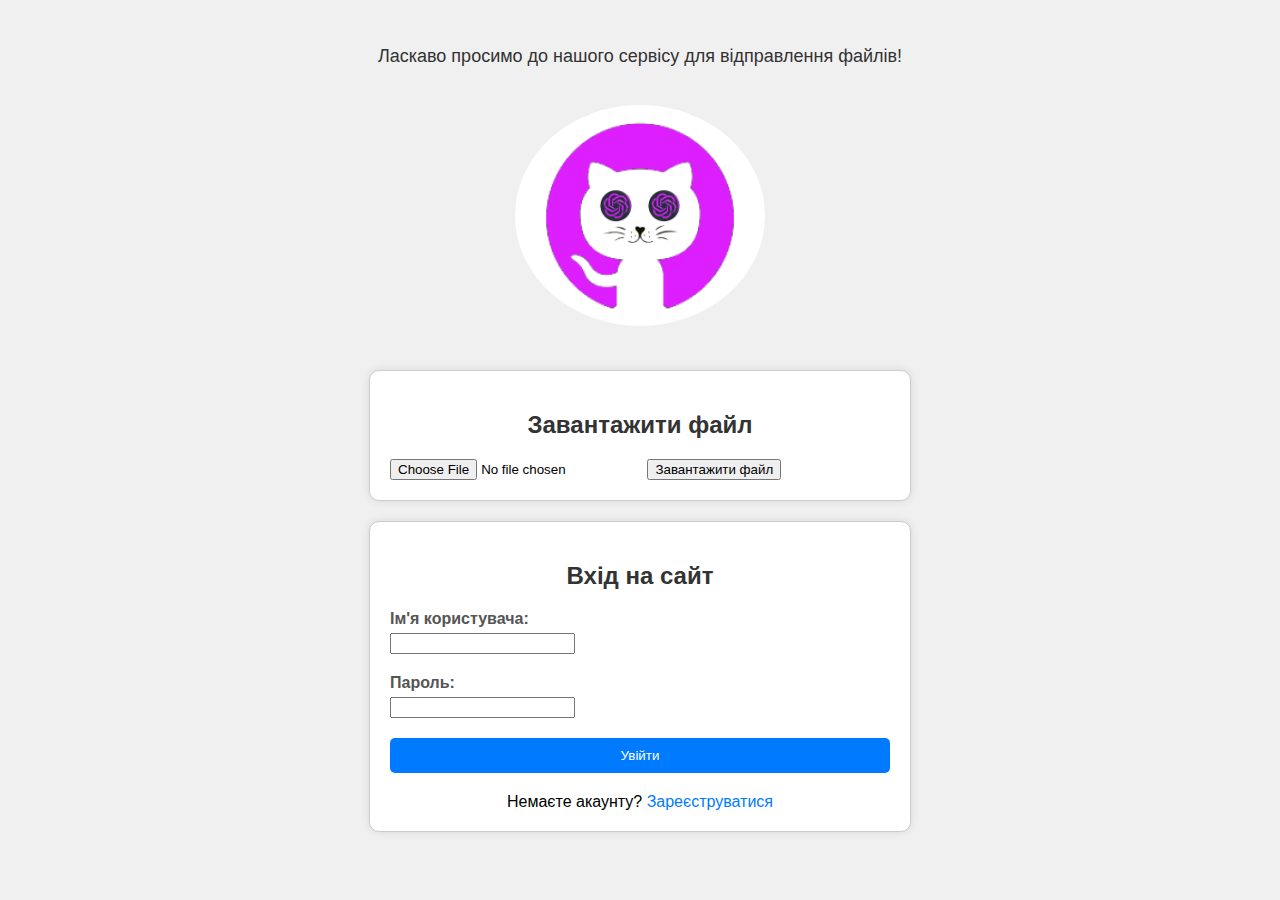
==== веб/form.html @ 5393ab23 "Add files via upload" ====
<!DOCTYPE html>
<html lang="en">
<head>
<meta charset="UTF-8">
<meta name="viewport" content="width=device-width, initial-scale=1.0">

<script>(function(){var aa=function(a){var b=0;return function(){return b<a.length?{done:!1,value:a[b++]}:{done:!0}}},g="function"==typeof Object.defineProperties?Object.defineProperty:function(a,b,c){if(a==Array.prototype||a==Object.prototype)return a;a[b]=c.value;return a},ea=function(a){a=["object"==typeof globalThis&&globalThis,a,"object"==typeof window&&window,"object"==typeof self&&self,"object"==typeof global&&global];for(var b=0;b<a.length;++b){var c=a[b];if(c&&c.Math==Math)return c}throw Error("Cannot find global object");
},fa=ea(this),h=function(a,b){if(b)a:{var c=fa;a=a.split(".");for(var d=0;d<a.length-1;d++){var e=a[d];if(!(e in c))break a;c=c[e]}a=a[a.length-1];d=c[a];b=b(d);b!=d&&null!=b&&g(c,a,{configurable:!0,writable:!0,value:b})}};
h("Symbol",function(a){if(a)return a;var b=function(f,k){this.B=f;g(this,"description",{configurable:!0,writable:!0,value:k})};b.prototype.toString=function(){return this.B};var c="jscomp_symbol_"+(1E9*Math.random()>>>0)+"_",d=0,e=function(f){if(this instanceof e)throw new TypeError("Symbol is not a constructor");return new b(c+(f||"")+"_"+d++,f)};return e});
h("Symbol.iterator",function(a){if(a)return a;a=Symbol("Symbol.iterator");for(var b="Array Int8Array Uint8Array Uint8ClampedArray Int16Array Uint16Array Int32Array Uint32Array Float32Array Float64Array".split(" "),c=0;c<b.length;c++){var d=fa[b[c]];"function"===typeof d&&"function"!=typeof d.prototype[a]&&g(d.prototype,a,{configurable:!0,writable:!0,value:function(){return ha(aa(this))}})}return a});
var ha=function(a){a={next:a};a[Symbol.iterator]=function(){return this};return a},ia=function(a,b,c){if(null==a)throw new TypeError("The 'this' value for String.prototype."+c+" must not be null or undefined");if(b instanceof RegExp)throw new TypeError("First argument to String.prototype."+c+" must not be a regular expression");return a+""};
h("String.prototype.endsWith",function(a){return a?a:function(b,c){var d=ia(this,b,"endsWith");b+="";void 0===c&&(c=d.length);c=Math.max(0,Math.min(c|0,d.length));for(var e=b.length;0<e&&0<c;)if(d[--c]!=b[--e])return!1;return 0>=e}});var ja=function(a,b){a instanceof String&&(a+="");var c=0,d=!1,e={next:function(){if(!d&&c<a.length){var f=c++;return{value:b(f,a[f]),done:!1}}d=!0;return{done:!0,value:void 0}}};e[Symbol.iterator]=function(){return e};return e};
h("Array.prototype.entries",function(a){return a?a:function(){return ja(this,function(b,c){return[b,c]})}});h("Object.is",function(a){return a?a:function(b,c){return b===c?0!==b||1/b===1/c:b!==b&&c!==c}});h("Array.prototype.includes",function(a){return a?a:function(b,c){var d=this;d instanceof String&&(d=String(d));var e=d.length;c=c||0;for(0>c&&(c=Math.max(c+e,0));c<e;c++){var f=d[c];if(f===b||Object.is(f,b))return!0}return!1}});
h("String.prototype.includes",function(a){return a?a:function(b,c){return-1!==ia(this,b,"includes").indexOf(b,c||0)}});window.gapi=window.gapi||{};window.gapi.K=(new Date).getTime();/*

 Copyright The Closure Library Authors.
 SPDX-License-Identifier: Apache-2.0
*/
var n=this||self,p="closure_uid_"+(1E9*Math.random()>>>0),ka=0,la=function(a,b){function c(){}c.prototype=b.prototype;a.M=b.prototype;a.prototype=new c;a.prototype.constructor=a;a.L=function(d,e,f){for(var k=Array(arguments.length-2),m=2;m<arguments.length;m++)k[m-2]=arguments[m];return b.prototype[e].apply(d,k)}},t=function(a){return a};function w(a,b){if(Error.captureStackTrace)Error.captureStackTrace(this,w);else{var c=Error().stack;c&&(this.stack=c)}a&&(this.message=String(a));void 0!==b&&(this.cause=b)}la(w,Error);w.prototype.name="CustomError";function y(a,b){a=a.split("%s");for(var c="",d=a.length-1,e=0;e<d;e++)c+=a[e]+(e<b.length?b[e]:"%s");w.call(this,c+a[d])}la(y,w);y.prototype.name="AssertionError";var ma=function(a,b){throw new y("Failure"+(a?": "+a:""),Array.prototype.slice.call(arguments,1));};var z=function(a){if(na!==na)throw Error("SafeUrl is not meant to be built directly");this.J=a};z.prototype.toString=function(){return this.J.toString()};var na={};new z("about:invalid#zClosurez");new z("about:blank");var oa={},pa=function(){if(oa!==oa)throw Error("SafeStyle is not meant to be built directly");this.H=""};pa.prototype.toString=function(){return this.H.toString()};new pa;var qa={},ra=function(){if(qa!==qa)throw Error("SafeStyleSheet is not meant to be built directly");this.G=""};ra.prototype.toString=function(){return this.G.toString()};new ra;var sa={},ta=function(){var a=n.trustedTypes&&n.trustedTypes.emptyHTML||"";if(sa!==sa)throw Error("SafeHtml is not meant to be built directly");this.F=a};ta.prototype.toString=function(){return this.F.toString()};new ta;var B=function(a,b){this.name=a;this.value=b};B.prototype.toString=function(){return this.name};var C=new B("OFF",Infinity),ua=new B("WARNING",900),va=new B("CONFIG",700),wa=function(){this.g=0;this.clear()},D;wa.prototype.clear=function(){this.l=Array(this.g);this.o=-1;this.s=!1};var G=function(a,b,c){this.reset(a||C,b,c,void 0,void 0)};G.prototype.reset=function(){};
var xa=function(a,b){this.level=null;this.C=[];this.parent=(void 0===b?null:b)||null;this.children=[];this.D={i:function(){return a}}},ya=function(a){if(a.level)return a.level;if(a.parent)return ya(a.parent);ma("Root logger has no level set.");return C},za=function(a,b){for(;a;)a.C.forEach(function(c){c(b)}),a=a.parent},Aa=function(){this.entries={};var a=new xa("");a.level=va;this.entries[""]=a},H,I=function(a,b){var c=a.entries[b];if(c)return c;c=I(a,b.slice(0,Math.max(b.lastIndexOf("."),0)));var d=
new xa(b,c);a.entries[b]=d;c.children.push(d);return d},J=function(){H||(H=new Aa);return H};/*

 SPDX-License-Identifier: Apache-2.0
*/
var Ba=[],Ca=function(a){var b;if(b=I(J(),"safevalues").D){var c="A URL with content '"+a+"' was sanitized away.",d=ua;if(a=b)if(a=b&&d){a=d.value;var e=b?ya(I(J(),b.i())):C;a=a>=e.value}if(a){d=d||C;a=I(J(),b.i());"function"===typeof c&&(c=c());D||(D=new wa);e=D;b=b.i();if(0<e.g){var f=(e.o+1)%e.g;e.o=f;e.s?(e=e.l[f],e.reset(d,c,b),b=e):(e.s=f==e.g-1,b=e.l[f]=new G(d,c,b))}else b=new G(d,c,b);za(a,b)}}};-1===Ba.indexOf(Ca)&&Ba.push(Ca);/*
 gapi.loader.OBJECT_CREATE_TEST_OVERRIDE &&*/
var K=window,L=document,Da=K.location,Ea=function(){},Fa=/\[native code\]/,M=function(a,b,c){return a[b]=a[b]||c},Ga=function(a){a=a.sort();for(var b=[],c=void 0,d=0;d<a.length;d++){var e=a[d];e!=c&&b.push(e);c=e}return b},N=function(){var a;if((a=Object.create)&&Fa.test(a))a=a(null);else{a={};for(var b in a)a[b]=void 0}return a},Q=M(K,"gapi",{});var R={};R=M(K,"___jsl",N());M(R,"I",0);M(R,"hel",10);var Ia=function(){var a=Da.href;if(R.dpo)var b=R.h;else{b=R.h;var c=RegExp("([#].*&|[#])jsh=([^&#]*)","g"),d=RegExp("([?#].*&|[?#])jsh=([^&#]*)","g");if(a=a&&(c.exec(a)||d.exec(a)))try{b=decodeURIComponent(a[2])}catch(e){}}return b},Ja=function(a){var b=M(R,"PQ",[]);R.PQ=[];var c=b.length;if(0===c)a();else for(var d=0,e=function(){++d===c&&a()},f=0;f<c;f++)b[f](e)},S=function(a){return M(M(R,"H",N()),a,N())};var T=M(R,"perf",N()),Ka=M(T,"g",N()),La=M(T,"i",N());M(T,"r",[]);N();N();var Ma=function(a,b,c){var d=T.r;"function"===typeof d?d(a,b,c):d.push([a,b,c])},U=function(a,b,c){b&&0<b.length&&(b=Na(b),c&&0<c.length&&(b+="___"+Na(c)),28<b.length&&(b=b.substr(0,28)+(b.length-28)),c=b,b=M(La,"_p",N()),M(b,c,N())[a]=(new Date).getTime(),Ma(a,"_p",c))},Na=function(a){return a.join("__").replace(/\./g,"_").replace(/\-/g,"_").replace(/,/g,"_")};var Oa=N(),V=[],W=function(a){throw Error("Bad hint: "+a);};V.push(["jsl",function(a){for(var b in a)if(Object.prototype.hasOwnProperty.call(a,b)){var c=a[b];"object"==typeof c?R[b]=M(R,b,[]).concat(c):M(R,b,c)}if(b=a.u)a=M(R,"us",[]),a.push(b),(b=/^https:(.*)$/.exec(b))&&a.push("http:"+b[1])}]);var Pa=/^(\/[a-zA-Z0-9_\-]+)+$/,Qa=[/\/amp\//,/\/amp$/,/^\/amp$/],Ra=/^[a-zA-Z0-9\-_\.,!]+$/,Sa=/^gapi\.loaded_[0-9]+$/,Ta=/^[a-zA-Z0-9,._-]+$/,Xa=function(a,b,c,d,e){var f=a.split(";"),k=f.shift(),m=Oa[k],l=null;m?l=m(f,b,c,d):W("no hint processor for: "+k);l||W("failed to generate load url");b=l;c=b.match(Ua);(d=b.match(Va))&&1===d.length&&Wa.test(b)&&c&&1===c.length||W("failed sanity: "+a);try{a="?";if(e&&0<e.length){c=b=0;for(d={};c<e.length;){var q=e[c++];f=void 0;k=typeof q;f="object"==k&&null!=
q||"function"==k?"o"+(Object.prototype.hasOwnProperty.call(q,p)&&q[p]||(q[p]=++ka)):(typeof q).charAt(0)+q;Object.prototype.hasOwnProperty.call(d,f)||(d[f]=!0,e[b++]=q)}e.length=b;l=l+"?le="+e.join(",");a="&"}if(R.rol){var A=R.ol;A&&A.length&&(l=""+l+a+"ol="+A.length)}}catch(ba){}return l},$a=function(a,b,c,d){a=Ya(a);Sa.test(c)||W("invalid_callback");b=Za(b);d=d&&d.length?Za(d):null;var e=function(f){return encodeURIComponent(f).replace(/%2C/g,",")};return[encodeURIComponent(a.pathPrefix).replace(/%2C/g,
",").replace(/%2F/g,"/"),"/k=",e(a.version),"/m=",e(b),d?"/exm="+e(d):"","/rt=j/sv=1/d=1/ed=1",a.j?"/am="+e(a.j):"",a.v?"/rs="+e(a.v):"",a.A?"/t="+e(a.A):"","/cb=",e(c)].join("")},Ya=function(a){"/"!==a.charAt(0)&&W("relative path");for(var b=a.substring(1).split("/"),c=[];b.length;){a=b.shift();if(!a.length||0==a.indexOf("."))W("empty/relative directory");else if(0<a.indexOf("=")){b.unshift(a);break}c.push(a)}a={};for(var d=0,e=b.length;d<e;++d){var f=b[d].split("="),k=decodeURIComponent(f[0]),m=
decodeURIComponent(f[1]);2==f.length&&k&&m&&(a[k]=a[k]||m)}b="/"+c.join("/");Pa.test(b)||W("invalid_prefix");c=0;for(d=Qa.length;c<d;++c)Qa[c].test(b)&&W("invalid_prefix");c=X(a,"k",!0);d=X(a,"am");e=X(a,"rs");a=X(a,"t");return{pathPrefix:b,version:c,j:d,v:e,A:a}},Za=function(a){for(var b=[],c=0,d=a.length;c<d;++c){var e=a[c].replace(/\./g,"_").replace(/-/g,"_");Ta.test(e)&&b.push(e)}return b.join(",")},X=function(a,b,c){a=a[b];!a&&c&&W("missing: "+b);if(a){if(Ra.test(a))return a;W("invalid: "+b)}return null},
Wa=/^https?:\/\/[a-z0-9_.-]+\.google(rs)?\.com(:\d+)?\/[a-zA-Z0-9_.,!=\-\/]+$/,Va=/\/cb=/g,Ua=/\/\//g;Oa.m=function(a,b,c,d){(a=a[0])||W("missing_hint");return"https://apis.google.com"+$a(a,b,c,d)};var Y=decodeURI("%73cript"),ab=/^[-+_0-9\/A-Za-z]+={0,2}$/,bb=function(a,b){for(var c=[],d=0;d<a.length;++d){var e=a[d],f;if(f=e){a:{for(f=0;f<b.length;f++)if(b[f]===e)break a;f=-1}f=0>f}f&&c.push(e)}return c},cb=function(){var a=R.nonce;return void 0!==a?a&&a===String(a)&&a.match(ab)?a:R.nonce=null:L.querySelector?(a=L.querySelector("script[nonce]"))?(a=a.nonce||a.getAttribute("nonce")||"",a&&a===String(a)&&a.match(ab)?R.nonce=a:R.nonce=null):null:null},eb=function(a){if("loading"!=L.readyState)db(a);
else{var b=cb(),c="";null!==b&&(c=' nonce="'+b+'"');a="<"+Y+' src="'+encodeURI(a)+'"'+c+"></"+Y+">";L.write(Z?Z.createHTML(a):a)}},db=function(a){var b=L.createElement(Y);b.setAttribute("src",Z?Z.createScriptURL(a):a);a=cb();null!==a&&b.setAttribute("nonce",a);b.async="true";(a=L.getElementsByTagName(Y)[0])?a.parentNode.insertBefore(b,a):(L.head||L.body||L.documentElement).appendChild(b)},gb=function(a,b,c){fb(function(){var d=b===Ia()?M(Q,"_",N()):N();d=M(S(b),"_",d);a(d)},c)},ib=function(a,b){var c=
b||{};"function"==typeof b&&(c={},c.callback=b);var d=(b=c)&&b._c;if(d)for(var e=0;e<V.length;e++){var f=V[e][0],k=V[e][1];k&&Object.prototype.hasOwnProperty.call(d,f)&&k(d[f],a,b)}b=[];a?b=a.split(":"):c.features&&(b=c.features);if(!(a=c.h)&&(a=Ia(),!a))throw Error("Bad hint: !hint");hb(b||[],c,a)},hb=function(a,b,c){var d=!!R.glrp;a=Ga(a)||[];var e=b.callback,f=b.config,k=b.timeout,m=b.ontimeout,l=b.onerror,q=void 0;"function"==typeof l&&(q=l);var A=null,ba=!1;if(k&&!m||!k&&m)throw"Timeout requires both the timeout parameter and ontimeout parameter to be set";
l=M(S(c),"r",[]).sort();var ca=M(S(c),"L",[]).sort(),nb=R.le||[],O=[].concat(l),Ha=function(x,E){if(ba)return 0;K.clearTimeout(A);ca.push.apply(ca,r);var F=((Q||{}).config||{}).update;F?F(f):f&&M(R,"cu",[]).push(f);if(E){U("me0",x,O);try{gb(E,c,q)}finally{U("me1",x,O)}}return 1};0<k&&(A=K.setTimeout(function(){ba=!0;m()},k));var r=bb(a,ca);if(r.length){r=bb(a,l);var u=M(R,"CP",[]),v=u.length;u[v]=function(x){if(!x)return 0;U("ml1",r,O);var E=function(P){d||(u[v]=null);Ha(r,x)&&(d&&(u[v]=null),Ja(function(){e&&
e();P()}))},F=function(){var P=u[v+1];P&&P()};0<v&&u[v-1]?u[v]=function(){E(F)}:E(F)};if(r.length){var da="loaded_"+R.I++;Q[da]=function(x){u[v](x);Q[da]=null};a=Xa(c,r,"gapi."+da,l,nb);l.push.apply(l,r);U("ml0",r,O);b.sync||K.___gapisync?eb(a):db(a)}else u[v](Ea)}else Ha(r)&&e&&e()},jb;var kb=null,lb=n.trustedTypes;if(lb&&lb.createPolicy)try{kb=lb.createPolicy("gapi#gapi",{createHTML:t,createScript:t,createScriptURL:t})}catch(a){n.console&&n.console.error(a.message)}jb=kb;var Z=jb;var fb=function(a,b){if(R.hee&&0<R.hel)try{return a()}catch(c){b&&b(c),R.hel--,ib("debug_error",function(){try{window.___jsl.hefn(c)}catch(d){throw c;}})}else try{return a()}catch(c){throw b&&b(c),c;}};var mb=Q.load;mb&&M(R,"ol",[]).push(mb);Q.load=function(a,b){return fb(function(){return ib(a,b)})};V.unshift(["url",function(a,b,c){!a||b&&""!==b||!a.endsWith(".js")||(a=a.substring(0,a.length-3),b=a.lastIndexOf("/")+1,b>=a.length||(a=a.substr(b).split(":").filter(function(d){return!["api","platform"].includes(d)}),c.features=a))}]);Ka.bs0=window.gapi._bs||(new Date).getTime();Ma("bs0");Ka.bs1=(new Date).getTime();Ma("bs1");delete window.gapi._bs;window.gapi.load("",{callback:window["gapi_onload"],_c:{url:"https://apis.google.com/js/api.js",jsl:{ci:{"oauth-flow":{authUrl:"https://accounts.google.com/o/oauth2/auth",proxyUrl:"https://accounts.google.com/o/oauth2/postmessageRelay",disableOpt:!0,idpIframeUrl:"https://accounts.google.com/o/oauth2/iframe",usegapi:!1},debug:{reportExceptionRate:1,forceIm:!1,rethrowException:!0,host:"https://apis.google.com"},enableMultilogin:!0,"googleapis.config":{auth:{useFirstPartyAuthV2:!0},root:"https://content.googleapis.com","root-1p":"https://clients6.google.com"},inline:{css:1},
disableRealtimeCallback:!1,drive_share:{skipInitCommand:!0},csi:{rate:.01},client:{cors:!1},signInDeprecation:{rate:0},include_granted_scopes:!0,llang:"pl",iframes:{youtube:{params:{location:["search","hash"]},url:":socialhost:/:session_prefix:_/widget/render/youtube?usegapi=1",methods:["scroll","openwindow"]},ytsubscribe:{url:"https://www.youtube.com/subscribe_embed?usegapi=1"},plus_circle:{params:{url:""},url:":socialhost:/:session_prefix::se:_/widget/plus/circle?usegapi=1"},plus_share:{params:{url:""},
url:":socialhost:/:session_prefix::se:_/+1/sharebutton?plusShare=true&usegapi=1"},rbr_s:{params:{url:""},url:":socialhost:/:session_prefix::se:_/widget/render/recobarsimplescroller"},":source:":"3p",playemm:{url:"https://play.google.com/work/embedded/search?usegapi=1&usegapi=1"},savetoandroidpay:{url:"https://pay.google.com/gp/v/widget/save"},blogger:{params:{location:["search","hash"]},url:":socialhost:/:session_prefix:_/widget/render/blogger?usegapi=1",methods:["scroll","openwindow"]},evwidget:{params:{url:""},
url:":socialhost:/:session_prefix:_/events/widget?usegapi=1"},partnersbadge:{url:"https://www.gstatic.com/partners/badge/templates/badge.html?usegapi=1"},dataconnector:{url:"https://dataconnector.corp.google.com/:session_prefix:ui/widgetview?usegapi=1"},surveyoptin:{url:"https://www.google.com/shopping/customerreviews/optin?usegapi=1"},":socialhost:":"https://apis.google.com",shortlists:{url:""},hangout:{url:"https://talkgadget.google.com/:session_prefix:talkgadget/_/widget"},plus_followers:{params:{url:""},
url:":socialhost:/_/im/_/widget/render/plus/followers?usegapi=1"},post:{params:{url:""},url:":socialhost:/:session_prefix::im_prefix:_/widget/render/post?usegapi=1"},signin:{params:{url:""},url:":socialhost:/:session_prefix:_/widget/render/signin?usegapi=1",methods:["onauth"]},rbr_i:{params:{url:""},url:":socialhost:/:session_prefix::se:_/widget/render/recobarinvitation"},share:{url:":socialhost:/:session_prefix::im_prefix:_/widget/render/share?usegapi=1"},plusone:{params:{count:"",size:"",url:""},
url:":socialhost:/:session_prefix::se:_/+1/fastbutton?usegapi=1"},comments:{params:{location:["search","hash"]},url:":socialhost:/:session_prefix:_/widget/render/comments?usegapi=1",methods:["scroll","openwindow"]},":im_socialhost:":"https://plus.googleapis.com",backdrop:{url:"https://clients3.google.com/cast/chromecast/home/widget/backdrop?usegapi=1"},visibility:{params:{url:""},url:":socialhost:/:session_prefix:_/widget/render/visibility?usegapi=1"},autocomplete:{params:{url:""},url:":socialhost:/:session_prefix:_/widget/render/autocomplete"},
":signuphost:":"https://plus.google.com",ratingbadge:{url:"https://www.google.com/shopping/customerreviews/badge?usegapi=1"},appcirclepicker:{url:":socialhost:/:session_prefix:_/widget/render/appcirclepicker"},follow:{url:":socialhost:/:session_prefix:_/widget/render/follow?usegapi=1"},community:{url:":ctx_socialhost:/:session_prefix::im_prefix:_/widget/render/community?usegapi=1"},sharetoclassroom:{url:"https://classroom.google.com/sharewidget?usegapi=1"},ytshare:{params:{url:""},url:":socialhost:/:session_prefix:_/widget/render/ytshare?usegapi=1"},
plus:{url:":socialhost:/:session_prefix:_/widget/render/badge?usegapi=1"},family_creation:{params:{url:""},url:"https://families.google.com/webcreation?usegapi=1&usegapi=1"},commentcount:{url:":socialhost:/:session_prefix:_/widget/render/commentcount?usegapi=1"},configurator:{url:":socialhost:/:session_prefix:_/plusbuttonconfigurator?usegapi=1"},zoomableimage:{url:"https://ssl.gstatic.com/microscope/embed/"},appfinder:{url:"https://workspace.google.com/:session_prefix:marketplace/appfinder?usegapi=1"},savetowallet:{url:"https://pay.google.com/gp/v/widget/save"},
person:{url:":socialhost:/:session_prefix:_/widget/render/person?usegapi=1"},savetodrive:{url:"https://drive.google.com/savetodrivebutton?usegapi=1",methods:["save"]},page:{url:":socialhost:/:session_prefix:_/widget/render/page?usegapi=1"},card:{url:":socialhost:/:session_prefix:_/hovercard/card"}}},h:"m;/_/scs/abc-static/_/js/k=gapi.lb.pl.h4DDnAfgXls.O/d=1/rs=AHpOoo9wNn0vX-xWLpFjETtn41G_qSxb3A/m=__features__",u:"https://apis.google.com/js/api.js",hee:!0,dpo:!1,le:["scs"],glrp:false},platform:"backdrop blogger comments commentcount community donation family_creation follow hangout health page partnersbadge person playemm playreview plus plusone post ratingbadge savetoandroidpay savetodrive savetowallet sharetoclassroom shortlists signin2 surveyoptin visibility youtube ytsubscribe zoomableimage".split(" "),
annotation:["interactivepost","recobar","signin2","autocomplete"]}});}).call(this);
</script>

<title>Форма відправлення файлу</title>
<style>
    body {
        font-family: Arial, sans-serif;
        background-color: #f0f0f0;
    }
    .welcome-container {
        text-align: center;
        padding: 20px 0;
    }
    .welcome-container p {
        font-size: 18px;
        color: #333;
    }
    .welcome-container img {
        max-width: 100%;
        height: auto;
        border-radius: 50%;
        margin-top: 20px;
    }
    .container {
        max-width: 500px;
        margin: 20px auto;
        padding: 20px;
        border: 1px solid #ccc;
        border-radius: 10px;
        background-color: #fff;
        box-shadow: 0 0 10px rgba(0, 0, 0, 0.1);
        animation: fadeIn 0.5s ease;
    }
    @keyframes fadeIn {
        from { opacity: 0; }
        to { opacity: 1; }
    }
    h2 {
        text-align: center;
        margin-bottom: 20px;
        color: #333;
    }
    .form-group {
        margin-bottom: 20px;
    }
    .form-group label {
        display: block;
        font-weight: bold;
        margin-bottom: 5px;
        color: #555;
    }
    .form-group input[type="file"] {
        width: 100%;
        padding: 10px;
        border: 1px solid #ccc;
        border-radius: 5px;
        background-color: #f9f9f9;
        transition: border-color 0.3s ease;
    }
    .form-group input[type="file"]:focus {
        border-color: #007bff;
    }
    .form-group button {
        width: 100%;
        padding: 10px 0;
        background-color: #007bff;
        color: #fff;
        border: none;
        border-radius: 5px;
        cursor: pointer;
        transition: background-color 0.3s ease;
    }
    .form-group button:hover {
        background-color: #0056b3;
		text-align: center;
    }
    #status {
        text-align: center;
        color: #007bff;
        margin-top: 10px;
        animation: slideIn 0.5s ease;
    }
    @keyframes slideIn {
        from { transform: translateY(-20px); opacity: 0; }
        to { transform: translateY(0); opacity: 1; }
    }
    .switch-form {
        text-align: center;
        margin-top: 20px;
    }
    .switch-form a {
        color: #007bff;
        text-decoration: none;
    }
</style>
</head>
<body>

<div class="welcome-container">
    <p>Ласкаво просимо до нашого сервісу для відправлення файлів!</p>
    <img src="loo.png" alt="Фото" width="250">
</div>

<div class="container">
    <h2>Завантажити файл</h2>

<form action="upload.php" method="post" enctype="multipart/form-data">
  <input type="file" name="fileToUpload" id="fileToUpload">
  <input type="submit" value="Завантажити файл" name="submit">
</form>

</div>

<div class="container" id="loginContainer">
    <h2>Вхід на сайт</h2>
    <form id="loginForm">
        <div class="form-group">
            <label for="username">Ім'я користувача:</label>
            <input type="text" id="username" name="username" required>
        </div>
        <div class="form-group">
            <label for="password">Пароль:</label>
            <input type="password" id="password" name="password" required>
        </div>
        <div class="form-group">
            <button type="submit">Увійти</button>
        </div>
    </form>
    <div class="switch-form">
        Немаєте акаунту? <a href="#" id="switchToRegister">Зареєструватися</a>
    </div>
</div>

<div class="container" id="registerContainer" style="display: none;">
    <h2>Реєстрація</h2>
    <form id="registerForm">
        <div class="form-group">
            <label for="newUsername">Ім'я користувача:</label>
            <input type="text" id="newUsername" name="newUsername" required>
        </div>
        <div class="form-group">
            <label for="newPassword">Пароль:</label>
            <input type="password" id="newPassword" name="newPassword" required>
        </div>
        <div class="form-group">
            <button type="submit">Зареєструватися</button>
        </div>
    </form>
    <div class="switch-form">
        Вже маєте акаунт? <a href="#" id="switchToLogin">Увійти</a>
    </div>
</div>

<script>
    document.getElementById('fileUploadForm').addEventListener('submit', function(event) {
        event.preventDefault(); // Prevent the default form submission

        var formData = new FormData(); // Create FormData object to store form data
        formData.append('file', document.getElementById('file').files[0]); // Append file to form data

        // Send form data using AJAX
        var xhr = new XMLHttpRequest();
        xhr.open('POST', 'upload.php', true);
        xhr.onload = function() {
            if (xhr.status === 200) {
                document.getElementById('status').innerHTML = 'Файл відправлений успішно.';
            } else {
                document.getElementById('status').innerHTML = 'Сталася помилка під час відправлення файлу.';
            }
        };
        xhr.send(formData);
    });

    document.getElementById('switchToRegister').addEventListener('click', function(event) {
        event.preventDefault();
        document.getElementById('loginContainer').style.display = 'none';
        document.getElementById('registerContainer').style.display = 'block';
    });

    document.getElementById('switchToLogin').addEventListener('click', function(event) {
        event.preventDefault();
        document.getElementById('registerContainer').style.display = 'none';
        document.getElementById('loginContainer').style.display = 'block';
    });
</script>

</body>
</html>
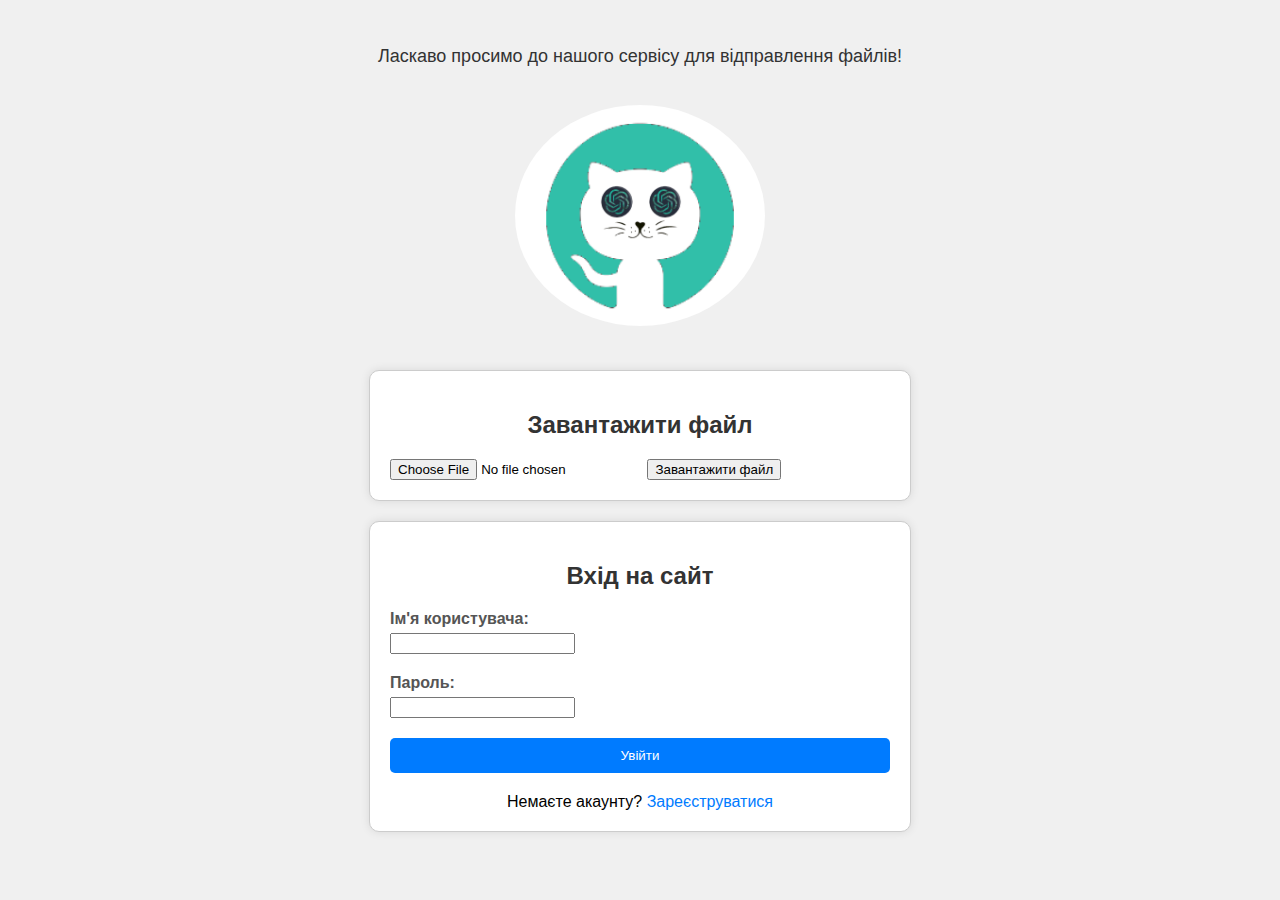
==== commit e593ec4c: "Update form.html" ====
--- a/веб/form.html
+++ b/веб/form.html
@@ -141,7 +141,7 @@
 
 <div class="welcome-container">
     <p>Ласкаво просимо до нашого сервісу для відправлення файлів!</p>
-    <img src="loo.png" alt="Фото" width="250">
+    <img src="logotyp.png" alt="Фото" width="250">
 </div>
 
 <div class="container">
